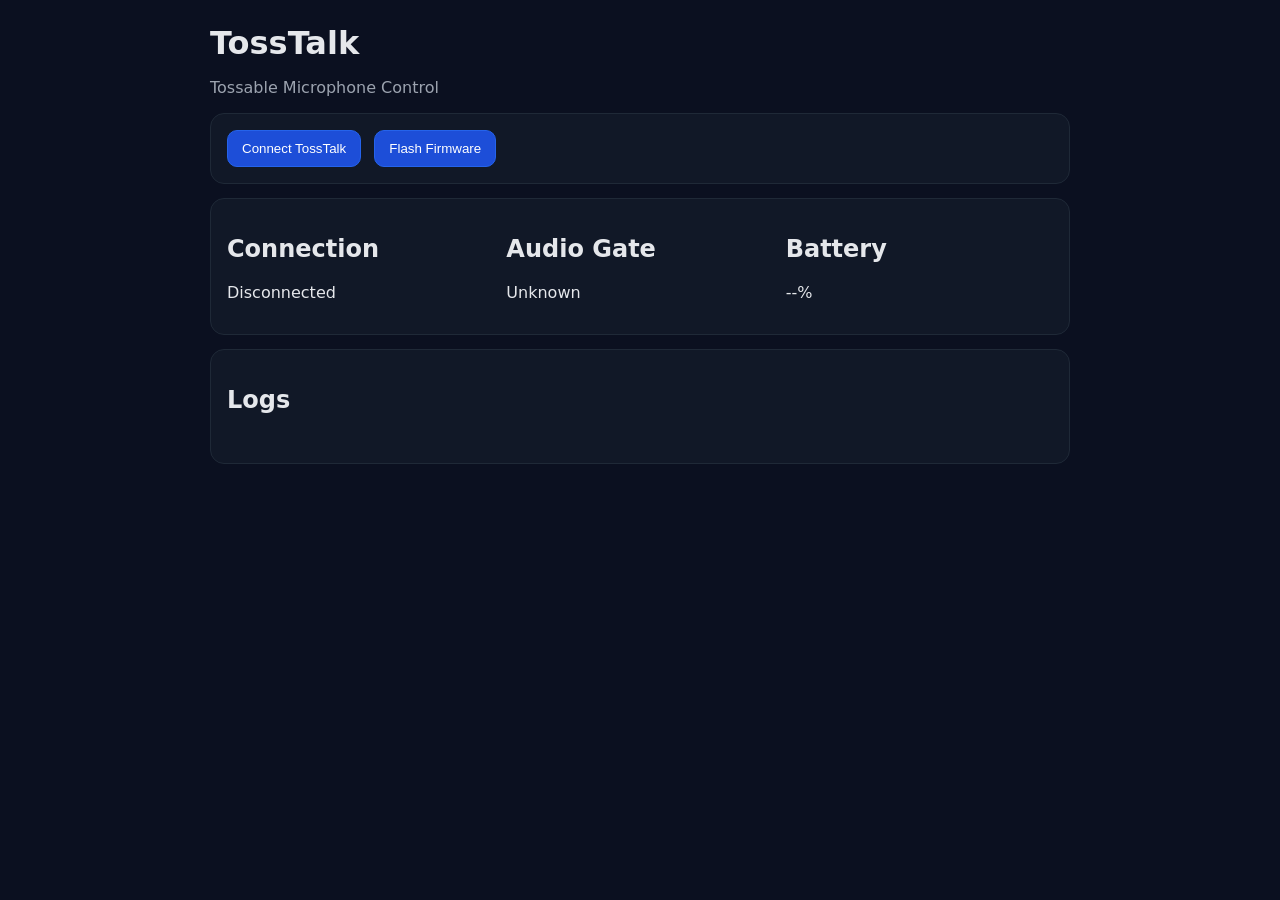
==== web/index.html @ 04c0b3f3 "Initial documentation, test plan, and firmware." ====
<!doctype html>
<html lang="en">
  <head>
    <meta charset="UTF-8" />
    <meta name="viewport" content="width=device-width,initial-scale=1" />
    <meta name="theme-color" content="#111827" />
    <title>TossTalk</title>
    <link rel="manifest" href="./manifest.webmanifest" />
    <link rel="stylesheet" href="./styles.css" />
  </head>
  <body>
    <main class="app">
      <h1>TossTalk</h1>
      <p class="sub">Tossable Microphone Control</p>

      <section class="panel">
        <button id="connectBtn">Connect TossTalk</button>
        <button id="flashBtn">Flash Firmware</button>
      </section>

      <section class="panel grid">
        <div>
          <h2>Connection</h2>
          <p id="connState">Disconnected</p>
        </div>
        <div>
          <h2>Audio Gate</h2>
          <p id="gateState">Unknown</p>
        </div>
        <div>
          <h2>Battery</h2>
          <p id="battery">--%</p>
        </div>
      </section>

      <section class="panel">
        <h2>Logs</h2>
        <pre id="logs"></pre>
      </section>
    </main>

    <script src="./app.js" type="module"></script>
  </body>
</html>
---- web/styles.css ----
:root {
  color-scheme: dark;
  font-family: Inter, system-ui, -apple-system, Segoe UI, Roboto, sans-serif;
}

body {
  margin: 0;
  background: #0b1020;
  color: #e5e7eb;
}

.app {
  max-width: 860px;
  margin: 0 auto;
  padding: 24px;
}

h1 {
  margin: 0;
}

.sub {
  color: #9ca3af;
}

.panel {
  border: 1px solid #1f2937;
  border-radius: 14px;
  padding: 16px;
  margin-top: 14px;
  background: #111827;
}

.grid {
  display: grid;
  grid-template-columns: repeat(3, 1fr);
  gap: 12px;
}

button {
  border: 1px solid #2563eb;
  background: #1d4ed8;
  color: white;
  border-radius: 10px;
  padding: 10px 14px;
  margin-right: 8px;
  cursor: pointer;
}

button:hover {
  filter: brightness(1.06);
}

#logs {
  max-height: 260px;
  overflow: auto;
  white-space: pre-wrap;
  color: #d1d5db;
}

@media (max-width: 740px) {
  .grid {
    grid-template-columns: 1fr;
  }
}
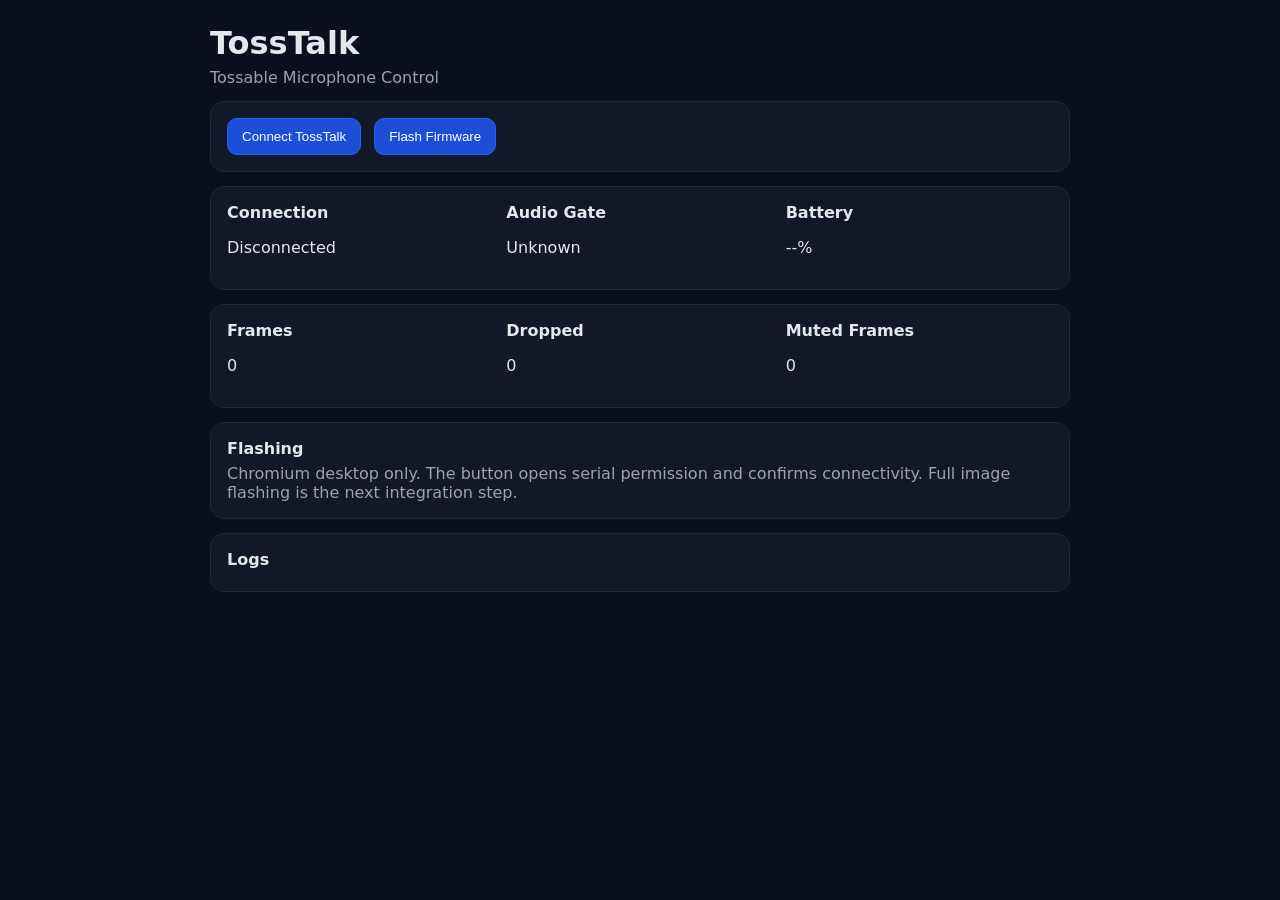
==== commit bea668f1: "Battery level now displays on screen" ====
--- a/web/index.html
+++ b/web/index.html
@@ -33,6 +33,29 @@
         </div>
       </section>
 
+      <section class="panel grid">
+        <div>
+          <h2>Frames</h2>
+          <p id="frameCount">0</p>
+        </div>
+        <div>
+          <h2>Dropped</h2>
+          <p id="dropCount">0</p>
+        </div>
+        <div>
+          <h2>Muted Frames</h2>
+          <p id="mutedCount">0</p>
+        </div>
+      </section>
+
+      <section class="panel">
+        <h2>Flashing</h2>
+        <p class="sub">
+          Chromium desktop only. The button opens serial permission and confirms connectivity.
+          Full image flashing is the next integration step.
+        </p>
+      </section>
+
       <section class="panel">
         <h2>Logs</h2>
         <pre id="logs"></pre>
--- a/web/styles.css
+++ b/web/styles.css
@@ -19,8 +19,14 @@
   margin: 0;
 }
 
+h2 {
+  margin: 0 0 6px;
+  font-size: 1rem;
+}
+
 .sub {
   color: #9ca3af;
+  margin: 6px 0 0;
 }
 
 .panel {
@@ -56,6 +62,7 @@
   overflow: auto;
   white-space: pre-wrap;
   color: #d1d5db;
+  margin: 0;
 }
 
 @media (max-width: 740px) {
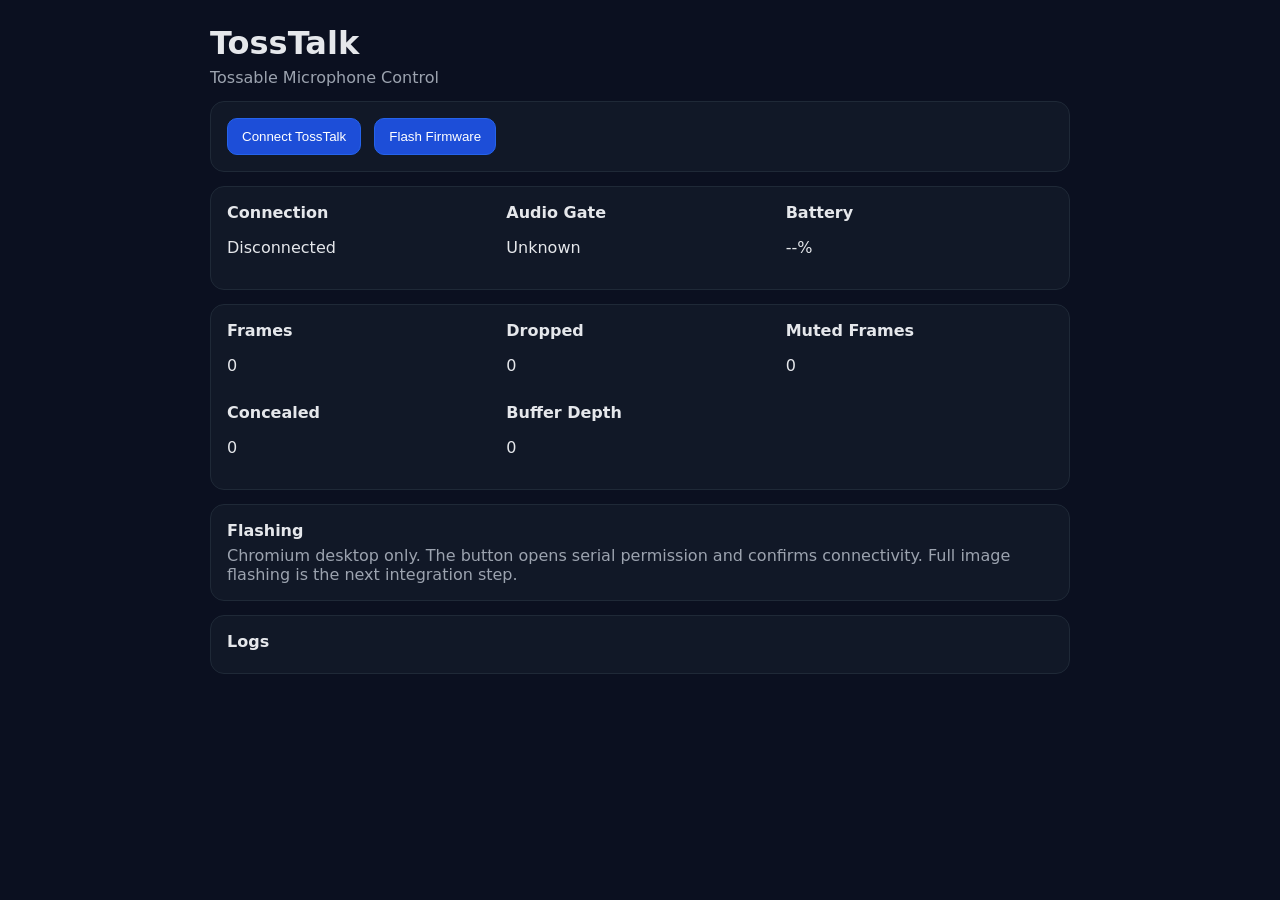
==== commit 36c4a2a5: "Addressing jitter" ====
--- a/web/index.html
+++ b/web/index.html
@@ -46,6 +46,14 @@
           <h2>Muted Frames</h2>
           <p id="mutedCount">0</p>
         </div>
+        <div>
+          <h2>Concealed</h2>
+          <p id="concealedCount">0</p>
+        </div>
+        <div>
+          <h2>Buffer Depth</h2>
+          <p id="bufferDepth">0</p>
+        </div>
       </section>
 
       <section class="panel">
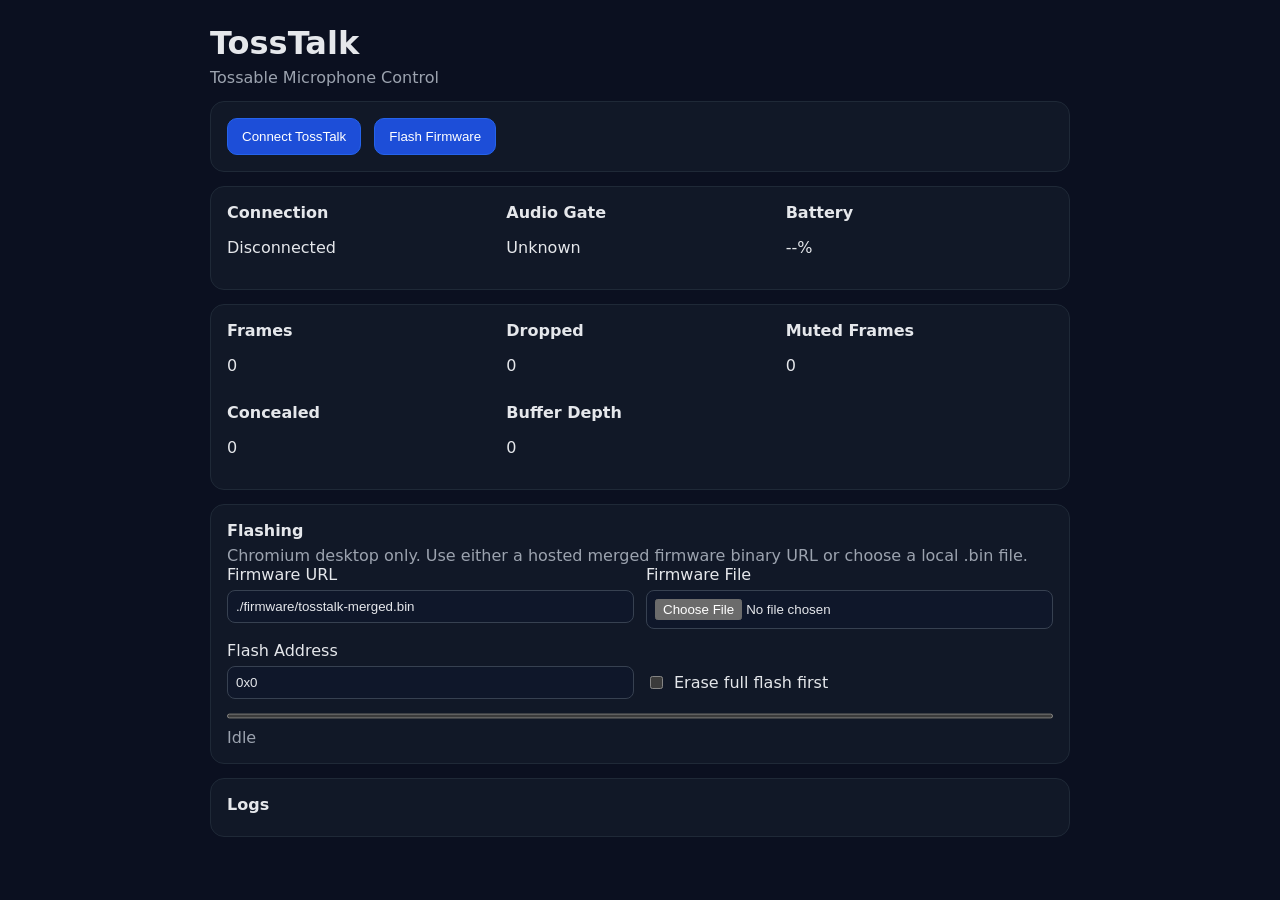
==== commit 0e4949aa: "Updating CI and page so users no longer need to select fimware bins" ====
--- a/web/index.html
+++ b/web/index.html
@@ -58,10 +58,27 @@
 
       <section class="panel">
         <h2>Flashing</h2>
-        <p class="sub">
-          Chromium desktop only. The button opens serial permission and confirms connectivity.
-          Full image flashing is the next integration step.
-        </p>
+        <p class="sub">Chromium desktop only. Use either a hosted merged firmware binary URL or choose a local .bin file.</p>
+        <div class="flash-grid">
+          <label>
+            Firmware URL
+            <input id="firmwareUrl" type="text" value="./firmware/tosstalk-merged.bin" placeholder="./firmware/tosstalk-merged.bin" />
+          </label>
+          <label>
+            Firmware File
+            <input id="firmwareFile" type="file" accept=".bin,application/octet-stream" />
+          </label>
+          <label>
+            Flash Address
+            <input id="flashAddress" type="text" value="0x0" />
+          </label>
+          <label class="checkline">
+            <input id="eraseAll" type="checkbox" />
+            Erase full flash first
+          </label>
+        </div>
+        <progress id="flashProgress" max="100" value="0"></progress>
+        <p id="flashStatus" class="sub">Idle</p>
       </section>
 
       <section class="panel">
--- a/web/styles.css
+++ b/web/styles.css
@@ -53,6 +53,38 @@
   cursor: pointer;
 }
 
+input[type='text'],
+input[type='file'] {
+  display: block;
+  width: 100%;
+  margin-top: 6px;
+  border: 1px solid #374151;
+  background: #0f172a;
+  color: #e5e7eb;
+  border-radius: 8px;
+  padding: 8px;
+  box-sizing: border-box;
+}
+
+.flash-grid {
+  display: grid;
+  grid-template-columns: 1fr 1fr;
+  gap: 12px;
+}
+
+.checkline {
+  display: flex;
+  align-items: center;
+  gap: 8px;
+  margin-top: 24px;
+}
+
+progress {
+  width: 100%;
+  margin-top: 12px;
+  height: 10px;
+}
+
 button:hover {
   filter: brightness(1.06);
 }
@@ -69,4 +101,8 @@
   .grid {
     grid-template-columns: 1fr;
   }
+
+  .flash-grid {
+    grid-template-columns: 1fr;
+  }
 }
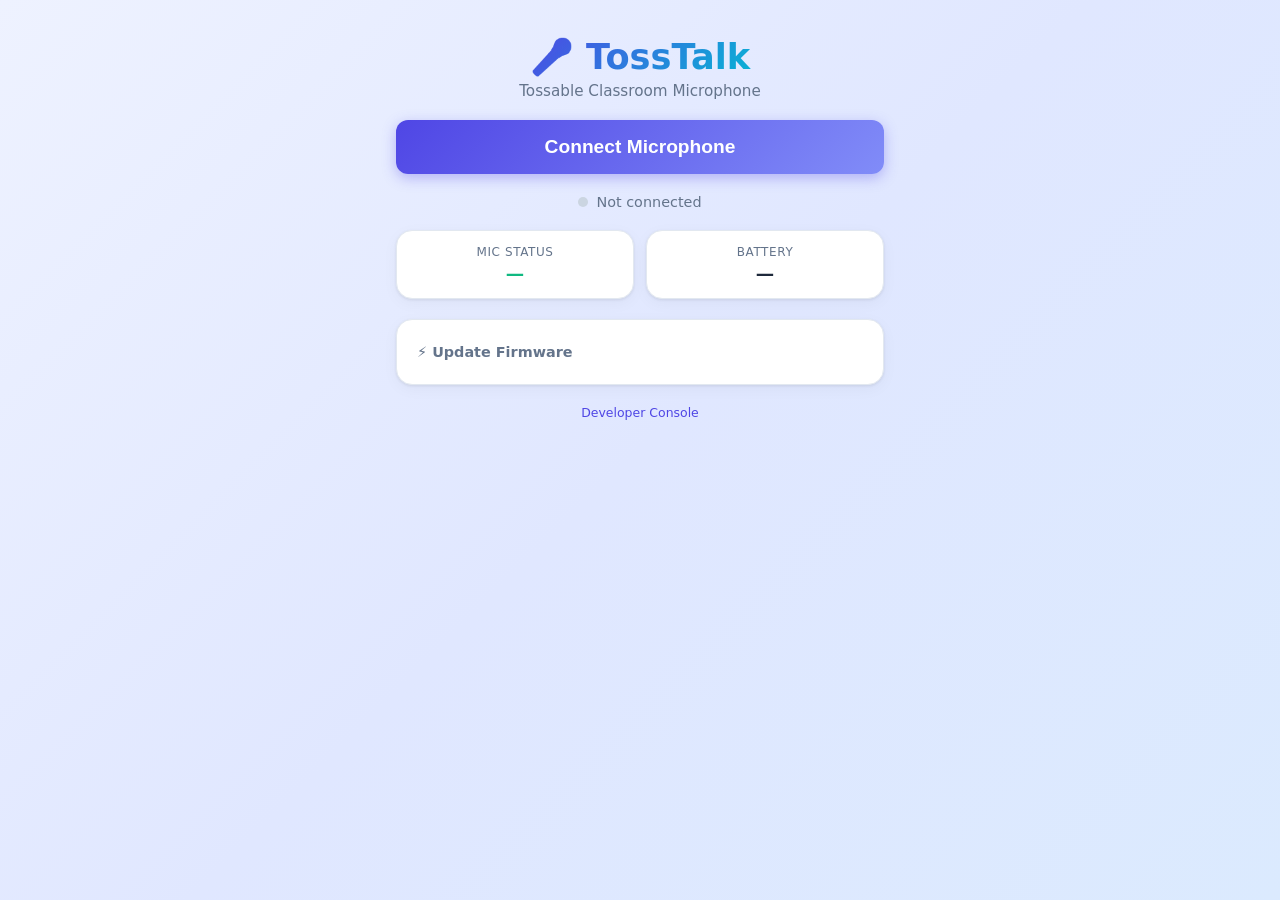
==== commit 0d394124: "feat(web): teacher-friendly UI + debug console split - New colorful main page with volume ring meter" ====
--- a/web/index.html
+++ b/web/index.html
@@ -3,90 +3,299 @@
   <head>
     <meta charset="UTF-8" />
     <meta name="viewport" content="width=device-width,initial-scale=1" />
-    <meta name="theme-color" content="#111827" />
+    <meta name="theme-color" content="#4f46e5" />
+    <link rel="icon" type="image/svg+xml" href="./favicon.svg" />
     <title>TossTalk</title>
     <link rel="manifest" href="./manifest.webmanifest" />
-    <link rel="stylesheet" href="./styles.css" />
+    <style>
+      :root {
+        --bg: #f8fafc;
+        --card: #ffffff;
+        --primary: #4f46e5;
+        --primary-light: #818cf8;
+        --primary-dark: #3730a3;
+        --success: #10b981;
+        --warning: #f59e0b;
+        --danger: #ef4444;
+        --text: #1e293b;
+        --text-muted: #64748b;
+        --border: #e2e8f0;
+        --radius: 16px;
+        font-family: 'Inter', system-ui, -apple-system, 'Segoe UI', Roboto, sans-serif;
+        color-scheme: light;
+      }
+
+      * { box-sizing: border-box; margin: 0; padding: 0; }
+
+      body {
+        background: linear-gradient(135deg, #eef2ff 0%, #e0e7ff 50%, #dbeafe 100%);
+        min-height: 100vh;
+        color: var(--text);
+      }
+
+      .app {
+        max-width: 520px;
+        margin: 0 auto;
+        padding: 24px 16px 40px;
+        display: flex;
+        flex-direction: column;
+        align-items: center;
+        gap: 20px;
+      }
+
+      /* ── Header ─────────────────────────────────────── */
+      .header {
+        text-align: center;
+        padding-top: 12px;
+      }
+      .header h1 {
+        font-size: 2.2rem;
+        font-weight: 800;
+        background: linear-gradient(135deg, var(--primary), #06b6d4);
+        -webkit-background-clip: text;
+        -webkit-text-fill-color: transparent;
+        background-clip: text;
+      }
+      .header p {
+        color: var(--text-muted);
+        font-size: 0.95rem;
+        margin-top: 4px;
+      }
+
+      /* ── Cards ──────────────────────────────────────── */
+      .card {
+        width: 100%;
+        background: var(--card);
+        border-radius: var(--radius);
+        padding: 20px;
+        box-shadow: 0 1px 3px rgba(0,0,0,0.08), 0 4px 16px rgba(0,0,0,0.04);
+        border: 1px solid var(--border);
+      }
+
+      /* ── Big connect button ─────────────────────────── */
+      .connect-btn {
+        width: 100%;
+        padding: 16px;
+        font-size: 1.2rem;
+        font-weight: 700;
+        border: none;
+        border-radius: 12px;
+        color: white;
+        background: linear-gradient(135deg, var(--primary), var(--primary-light));
+        cursor: pointer;
+        transition: transform 0.15s, box-shadow 0.15s;
+        box-shadow: 0 4px 14px rgba(79,70,229,0.35);
+      }
+      .connect-btn:hover { transform: translateY(-1px); box-shadow: 0 6px 20px rgba(79,70,229,0.45); }
+      .connect-btn:active { transform: scale(0.98); }
+      .connect-btn.connected {
+        background: linear-gradient(135deg, var(--success), #34d399);
+        box-shadow: 0 4px 14px rgba(16,185,129,0.35);
+      }
+
+      /* ── Status strip ───────────────────────────────── */
+      .status-strip {
+        display: flex;
+        justify-content: center;
+        align-items: center;
+        gap: 8px;
+        font-size: 0.9rem;
+        color: var(--text-muted);
+      }
+      .status-dot {
+        width: 10px; height: 10px;
+        border-radius: 50%;
+        background: #cbd5e1;
+        transition: background 0.3s;
+      }
+      .status-dot.live { background: var(--success); animation: pulse 1.5s infinite; }
+      .status-dot.connecting { background: var(--warning); animation: pulse 0.8s infinite; }
+      .status-dot.error { background: var(--danger); }
+
+      @keyframes pulse {
+        0%, 100% { opacity: 1; }
+        50% { opacity: 0.4; }
+      }
+
+      /* ── Volume meter ───────────────────────────────── */
+      .volume-section { text-align: center; }
+      .volume-section h2 {
+        font-size: 0.85rem;
+        text-transform: uppercase;
+        letter-spacing: 0.05em;
+        color: var(--text-muted);
+        margin-bottom: 12px;
+      }
+      .volume-ring {
+        width: 160px; height: 160px;
+        margin: 0 auto;
+        position: relative;
+      }
+      .volume-ring svg { width: 100%; height: 100%; transform: rotate(-90deg); }
+      .volume-ring .track { fill: none; stroke: #e2e8f0; stroke-width: 10; }
+      .volume-ring .bar {
+        fill: none;
+        stroke: var(--primary-light);
+        stroke-width: 10;
+        stroke-linecap: round;
+        stroke-dasharray: 408;
+        stroke-dashoffset: 408;
+        transition: stroke-dashoffset 0.08s linear, stroke 0.3s;
+      }
+      .volume-ring .bar.hot { stroke: var(--danger); }
+      .volume-ring .bar.warm { stroke: var(--warning); }
+      .volume-ring .bar.good { stroke: var(--success); }
+      .volume-ring .bar.quiet { stroke: var(--primary-light); }
+      .volume-label {
+        position: absolute;
+        inset: 0;
+        display: flex;
+        flex-direction: column;
+        align-items: center;
+        justify-content: center;
+      }
+      .volume-label .icon { font-size: 2rem; }
+      .volume-label .desc { font-size: 0.85rem; font-weight: 600; color: var(--text); margin-top: 2px; }
+
+      /* ── Gate / Battery row ─────────────────────────── */
+      .info-row {
+        display: flex;
+        gap: 12px;
+        width: 100%;
+      }
+      .info-row .card {
+        flex: 1;
+        text-align: center;
+        padding: 14px;
+      }
+      .info-row .label {
+        font-size: 0.75rem;
+        text-transform: uppercase;
+        letter-spacing: 0.05em;
+        color: var(--text-muted);
+        margin-bottom: 4px;
+      }
+      .info-row .value {
+        font-size: 1.15rem;
+        font-weight: 700;
+      }
+      .info-row .value.muted-state { color: var(--warning); }
+      .info-row .value.live-state { color: var(--success); }
+
+      /* ── Flash section ──────────────────────────────── */
+      .flash-section { width: 100%; }
+      .flash-section summary {
+        cursor: pointer;
+        font-weight: 600;
+        color: var(--text-muted);
+        font-size: 0.9rem;
+        padding: 4px 0;
+        list-style: none;
+      }
+      .flash-section summary::before { content: '⚡ '; }
+      .flash-section .flash-body {
+        margin-top: 12px;
+        display: flex;
+        flex-direction: column;
+        gap: 10px;
+      }
+      .flash-btn {
+        padding: 12px;
+        font-size: 1rem;
+        font-weight: 600;
+        border: 2px solid var(--primary);
+        border-radius: 10px;
+        background: transparent;
+        color: var(--primary);
+        cursor: pointer;
+        transition: background 0.15s, color 0.15s;
+      }
+      .flash-btn:hover { background: var(--primary); color: white; }
+
+      .flash-progress {
+        width: 100%;
+        height: 8px;
+        border-radius: 4px;
+        appearance: none;
+        -webkit-appearance: none;
+        background: var(--border);
+      }
+      .flash-progress::-webkit-progress-bar { background: var(--border); border-radius: 4px; }
+      .flash-progress::-webkit-progress-value { background: var(--primary); border-radius: 4px; transition: width 0.2s; }
+      .flash-progress::-moz-progress-bar { background: var(--primary); border-radius: 4px; }
+
+      .flash-status {
+        font-size: 0.85rem;
+        color: var(--text-muted);
+        text-align: center;
+      }
+
+      /* ── Footer ─────────────────────────────────────── */
+      .footer {
+        font-size: 0.78rem;
+        color: var(--text-muted);
+        text-align: center;
+      }
+      .footer a { color: var(--primary); text-decoration: none; }
+      .footer a:hover { text-decoration: underline; }
+    </style>
   </head>
   <body>
     <main class="app">
-      <h1>TossTalk</h1>
-      <p class="sub">Tossable Microphone Control</p>
-
-      <section class="panel">
-        <button id="connectBtn">Connect TossTalk</button>
-        <button id="flashBtn">Flash Firmware</button>
-      </section>
-
-      <section class="panel grid">
-        <div>
-          <h2>Connection</h2>
-          <p id="connState">Disconnected</p>
+      <div class="header">
+        <h1>🎤 TossTalk</h1>
+        <p>Tossable Classroom Microphone</p>
+      </div>
+
+      <button id="connectBtn" class="connect-btn">Connect Microphone</button>
+
+      <div class="status-strip">
+        <span id="statusDot" class="status-dot"></span>
+        <span id="connState">Not connected</span>
+      </div>
+
+      <div class="card volume-section" id="volumeCard" style="display:none">
+        <h2>Live Volume</h2>
+        <div class="volume-ring">
+          <svg viewBox="0 0 140 140">
+            <circle class="track" cx="70" cy="70" r="65"/>
+            <circle id="volBar" class="bar good" cx="70" cy="70" r="65"/>
+          </svg>
+          <div class="volume-label">
+            <span class="icon" id="volIcon">🔇</span>
+            <span class="desc" id="volDesc">Waiting…</span>
+          </div>
         </div>
-        <div>
-          <h2>Audio Gate</h2>
-          <p id="gateState">Unknown</p>
+      </div>
+
+      <div class="info-row">
+        <div class="card">
+          <div class="label">Mic Status</div>
+          <div class="value live-state" id="gateState">—</div>
         </div>
-        <div>
-          <h2>Battery</h2>
-          <p id="battery">--%</p>
+        <div class="card">
+          <div class="label">Battery</div>
+          <div class="value" id="battery">—</div>
         </div>
-      </section>
-
-      <section class="panel grid">
-        <div>
-          <h2>Frames</h2>
-          <p id="frameCount">0</p>
+      </div>
+
+      <details class="flash-section card">
+        <summary>Update Firmware</summary>
+        <div class="flash-body">
+          <p style="font-size:0.85rem; color:var(--text-muted)">
+            Plug in the TossTalk via USB and click below to install the latest firmware.
+          </p>
+          <button id="flashBtn" class="flash-btn">Flash Firmware</button>
+          <progress id="flashProgress" class="flash-progress" max="100" value="0"></progress>
+          <div id="flashStatus" class="flash-status">Ready</div>
         </div>
-        <div>
-          <h2>Dropped</h2>
-          <p id="dropCount">0</p>
-        </div>
-        <div>
-          <h2>Muted Frames</h2>
-          <p id="mutedCount">0</p>
-        </div>
-        <div>
-          <h2>Concealed</h2>
-          <p id="concealedCount">0</p>
-        </div>
-        <div>
-          <h2>Buffer Depth</h2>
-          <p id="bufferDepth">0</p>
-        </div>
-      </section>
-
-      <section class="panel">
-        <h2>Flashing</h2>
-        <p class="sub">Chromium desktop only. Use either a hosted merged firmware binary URL or choose a local .bin file.</p>
-        <div class="flash-grid">
-          <label>
-            Firmware URL
-            <input id="firmwareUrl" type="text" value="./firmware/tosstalk-merged.bin" placeholder="./firmware/tosstalk-merged.bin" />
-          </label>
-          <label>
-            Firmware File
-            <input id="firmwareFile" type="file" accept=".bin,application/octet-stream" />
-          </label>
-          <label>
-            Flash Address
-            <input id="flashAddress" type="text" value="0x0" />
-          </label>
-          <label class="checkline">
-            <input id="eraseAll" type="checkbox" />
-            Erase full flash first
-          </label>
-        </div>
-        <progress id="flashProgress" max="100" value="0"></progress>
-        <p id="flashStatus" class="sub">Idle</p>
-      </section>
-
-      <section class="panel">
-        <h2>Logs</h2>
-        <pre id="logs"></pre>
-      </section>
+      </details>
+
+      <div class="footer">
+        <a href="./debug/">Developer Console</a>
+      </div>
     </main>
 
     <script src="./app.js" type="module"></script>
   </body>
-</html>+</html>
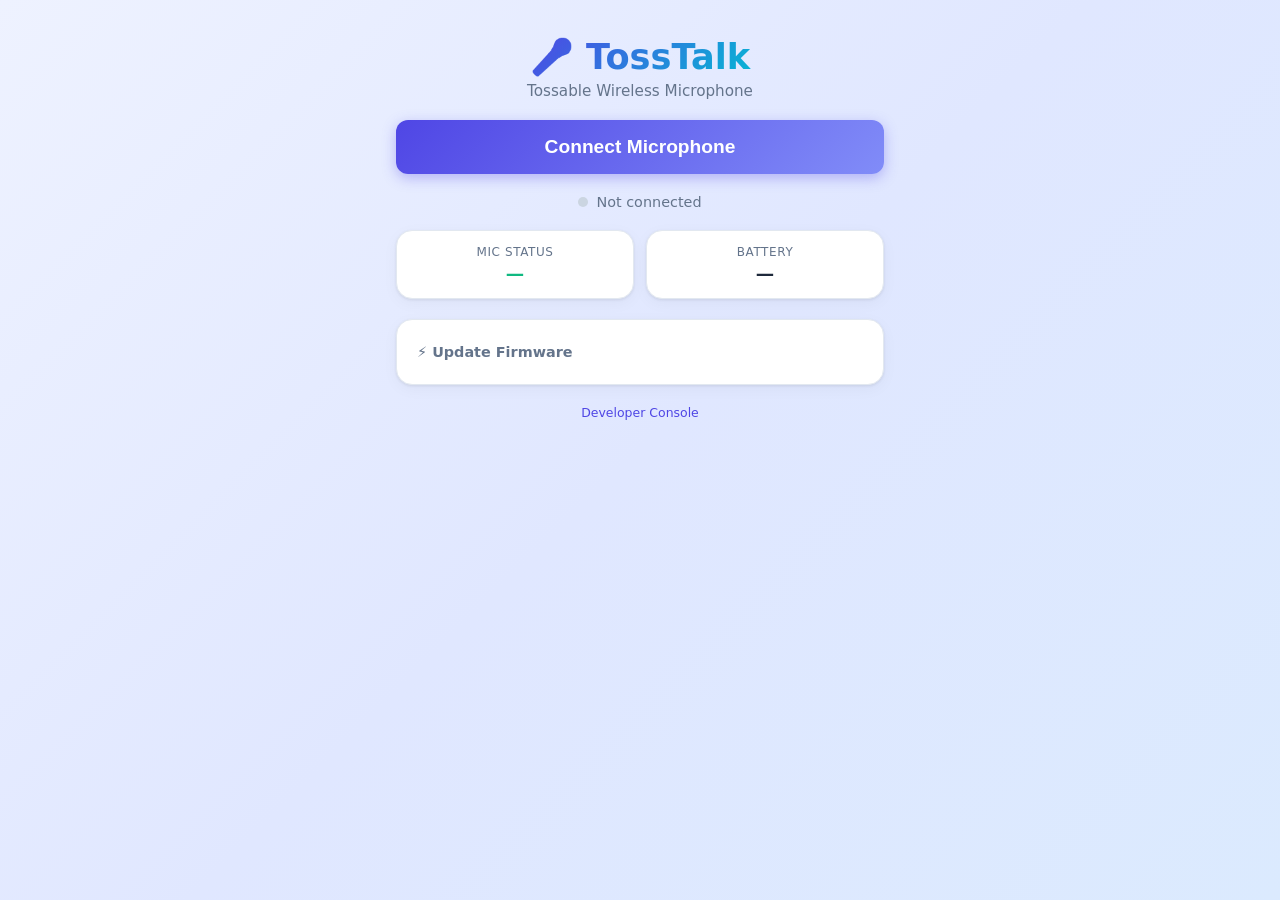
==== commit 575890e7: "feat(web): board selector for Plus2 vs S3 firmware flashing - Add board selector in main firmware up" ====
--- a/web/index.html
+++ b/web/index.html
@@ -244,7 +244,7 @@
     <main class="app">
       <div class="header">
         <h1>🎤 TossTalk</h1>
-        <p>Tossable Classroom Microphone</p>
+        <p>Tossable Wireless Microphone</p>
       </div>
 
       <button id="connectBtn" class="connect-btn">Connect Microphone</button>
@@ -285,6 +285,13 @@
           <p style="font-size:0.85rem; color:var(--text-muted)">
             Plug in the TossTalk via USB and click below to install the latest firmware.
           </p>
+          <label style="font-size:0.85rem; color:var(--text-muted); display:flex; flex-direction:column; gap:6px;">
+            Board
+            <select id="fwBoard" style="padding:8px 10px; border:1px solid var(--border); border-radius:8px; font-size:0.9rem; color:var(--text); background:white;">
+              <option value="m5stick-c-plus2">M5StickC Plus2</option>
+              <option value="m5stick-s3">M5StickS3</option>
+            </select>
+          </label>
           <button id="flashBtn" class="flash-btn">Flash Firmware</button>
           <progress id="flashProgress" class="flash-progress" max="100" value="0"></progress>
           <div id="flashStatus" class="flash-status">Ready</div>
